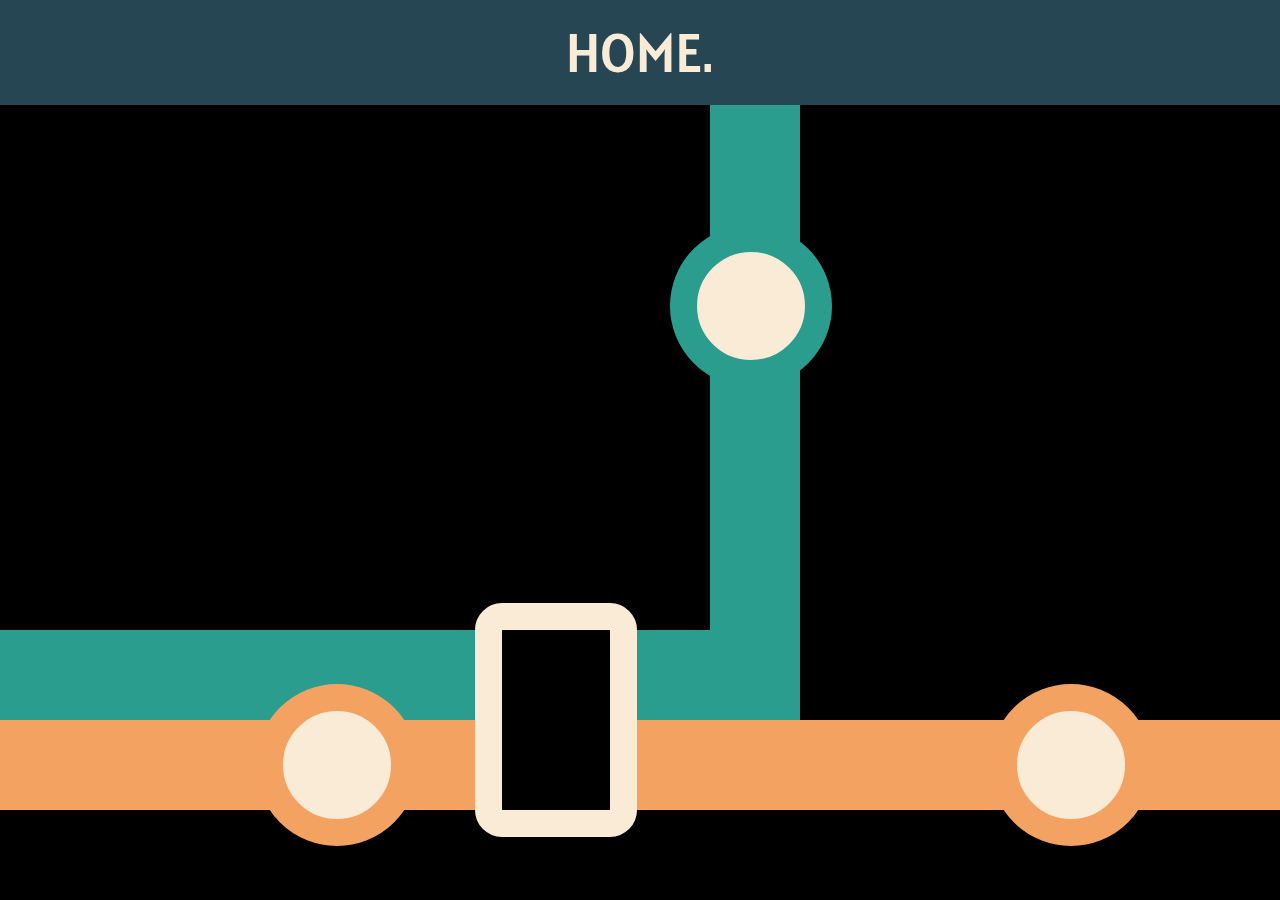
==== index.html @ d1f801dc "first commit" ====
<!DOCTYPE html>
<meta name = "viewport" content = "width = device-width, initial scale = 1.0">
    <link rel="stylesheet" href="style.css">
    <link rel="preconnect" href="https://fonts.googleapis.com">
    <link href="https://fonts.googleapis.com/css2?family=Alatsi&display=swap" rel="stylesheet">
<html>
<head>
    <section class="header">
        HOME.
    </section>
</head>

<div class = "background">
    <div class = "diagram1"></div>
    <div class = "diagram3"></div>
    <div class = "diagram4"></div>
</div>

<a href = "software.html" style = "text-decoration: none;">
    <div class = "stationCircle1">
        <div class = "link1">
            <h2>
            software
            </h2>
        </div>
    </div>
</a>
<a href = "contact.html" style = "text-decoration: none;">
    <div class = "stationCircle2">
        <div class = "link1">
            <h2>
            contact
            </h2>
        </div>
    </div>
</a>
<a href = "design.html" style = "text-decoration: none;">
    <div class = "stationRectangle">
        <div class = "link3">
            <h2>
            design
            </h2>
        </div>
    </div>
</a>
<a href="about.html" style="text-decoration:none;">
    <div class = "stationCircle3">
        <div class = "link2">
            <h2>
            about
            </h2>
        </div>
    </div>
</a>
</html>
---- style.css ----
* {
    margin: auto;
    font-family: 'Alatsi', sans-serif;
}
html {
    background: black;
}

.header {
    color: antiquewhite;
    font-size: 6vh;
    text-align: center;
    padding: 18px;
    margin: auto;
    background-color: #264653;
}

.diagram1 {
    position:absolute;
    width: 10vh;
    height: 70%;
    background: #2a9d8f;
    top: 5%;
    right: 37.5%;
    z-index: -1;
}
.diagram3 {
    position: absolute;
    width: 80%;
    height: 10%;
    background: #2a9d8f;
    top: 70%;
    right: 37.5%;
}
.diagram4 {
    position: absolute;
    width: 100%;
    height: 10%;
    background: #f4a261;
    top: 80%;
}

.stationCircle1 {
    background-color: antiquewhite;
    border: 3vh solid #f4a261;    
    height: 12vh;
    width: 12vh;
    border-radius: 50%;
    -moz-border-radius: 50%;
    -webkit-border-radius: 50%;
    position: absolute;
    transition: 0.3s;
    top: 76%;
    left: 20%;
}
.link1 {
    opacity: 0;
    color: antiquewhite;
    font-size: 3vh;
    text-align: left;
    margin-left: -15%;
    position: absolute;
    transition: 0.3s;
    text-decoration: none;
}
.stationCircle1:hover .link1 {
    transform: translateY(-170%);
    opacity: 1;
}
.stationCircle1:hover {
    scale: 1.5;
    cursor: pointer;
}
.stationCircle2 {
    background-color: antiquewhite;
    border: 3vh solid #f4a261;    
    height: 12vh;
    border-radius: 50%;
    -moz-border-radius: 50%;
    -webkit-border-radius: 50%;
    width: 12vh;
    position: absolute;
    transition: 0.3s;
    top: 76%;
    right: 10%;
}
.stationCircle2:hover .link1 {
    transform: translateY(-170%);
    opacity: 1;
}
.stationCircle2:hover {
    scale: 1.5;
    cursor: pointer;
}
.stationRectangle {
    width: 12vh;
    height: 20vh;
    border: 3vh solid antiquewhite;
    background-color: black;
    position: absolute;
    transition: 0.3s;
    -moz-border-radius: 3vh; 
    -webkit-border-radius: 3vh; 
    border-radius: 3vh;
    top: 67%;
    right: 71.5vh;
}
.link3 {
    opacity: 0;
    color: antiquewhite;
    font-size: 3vh;
    text-align: left;
    margin-left: -5%;
    position: absolute;
    transition: 0.3s;
    text-decoration: none;
}
.stationRectangle:hover .link3 {
    transform: translateY(-200%);
    opacity: 1;
    text-decoration: none;
}
.stationRectangle:hover {
    scale: 1.5;
    cursor: pointer;
}
.stationCircle3 {
    background-color: antiquewhite;
    border: 3vh solid #2a9d8f;  
    height: 12vh;
    width: 12vh;
    border-radius: 50%;
    -moz-border-radius: 50%;
    -webkit-border-radius: 50%;
    position: absolute;
    transition: 0.3s;
    top: 25%;
    right: 35%;
}
.link2 {
    opacity: 0;
    color: antiquewhite;
    font-size: 3vh;
    text-align: left;
    margin-top: 20%;
    position: absolute;
    transition: 0.3s;
    text-decoration: none;
}
.stationCircle3:hover .link2 {
    transform: translateX(-140%);
    opacity: 1;
    text-decoration: none;
}
.stationCircle3:hover {
    scale: 1.5;
    cursor: pointer;
}


/*ABOUTPAGE*/
.diagram1About {
    position:absolute;
    width: 8vh;
    height: 70%;
    background: #2a9d8f;
    transform: rotate(45deg);
    top: -15%;
    left: 7%;
    z-index: -1;
}
.stationCircleUnclickableAbout {
    background-color: antiquewhite;
    border: 20px solid #2a9d8f;  
    height: 70px;
    border-radius: 50%;
    -moz-border-radius: 50%;
    -webkit-border-radius: 50%;
    width: 70px;
    position: absolute;
    right: 87%;
    transition: 0.3s;

}
.linkABOUT {
    opacity: 0;
    color: antiquewhite;
    font-size: 28px;
    display: flex;
    align-items: center;
    justify-content: center;
    margin: auto;
    position: absolute;
    top: 10%;
    transition: 0.3s;
    text-decoration: none;
}
.stationCircleUnclickableAbout:hover .linkABOUT {
    transform: translateX(110%);
    opacity: 1;
    text-decoration: none;
}
.stationCircleUnclickableAbout:hover {
    scale: 1.5;
    cursor: pointer;
}
.about-us{
    width: 80%;
    margin: auto;
    padding-top: -20%;
    padding-bottom: 0%;
}
.row{
    margin-top: 1%;
    display: flex;
    justify-content:space-between;
}
.about-col{
    flex-basis: 48%;
    padding: -55% -10%;
}
.about-col img{
    width: 100%;
    margin-top: -1%;
}
.about-col h1{
    padding-top: 0;
    color: antiquewhite;
    font-size: 28px;
}
.about-col p{
    padding: 5% 0 5%;
    color: antiquewhite;
    font-size: 28px;
}
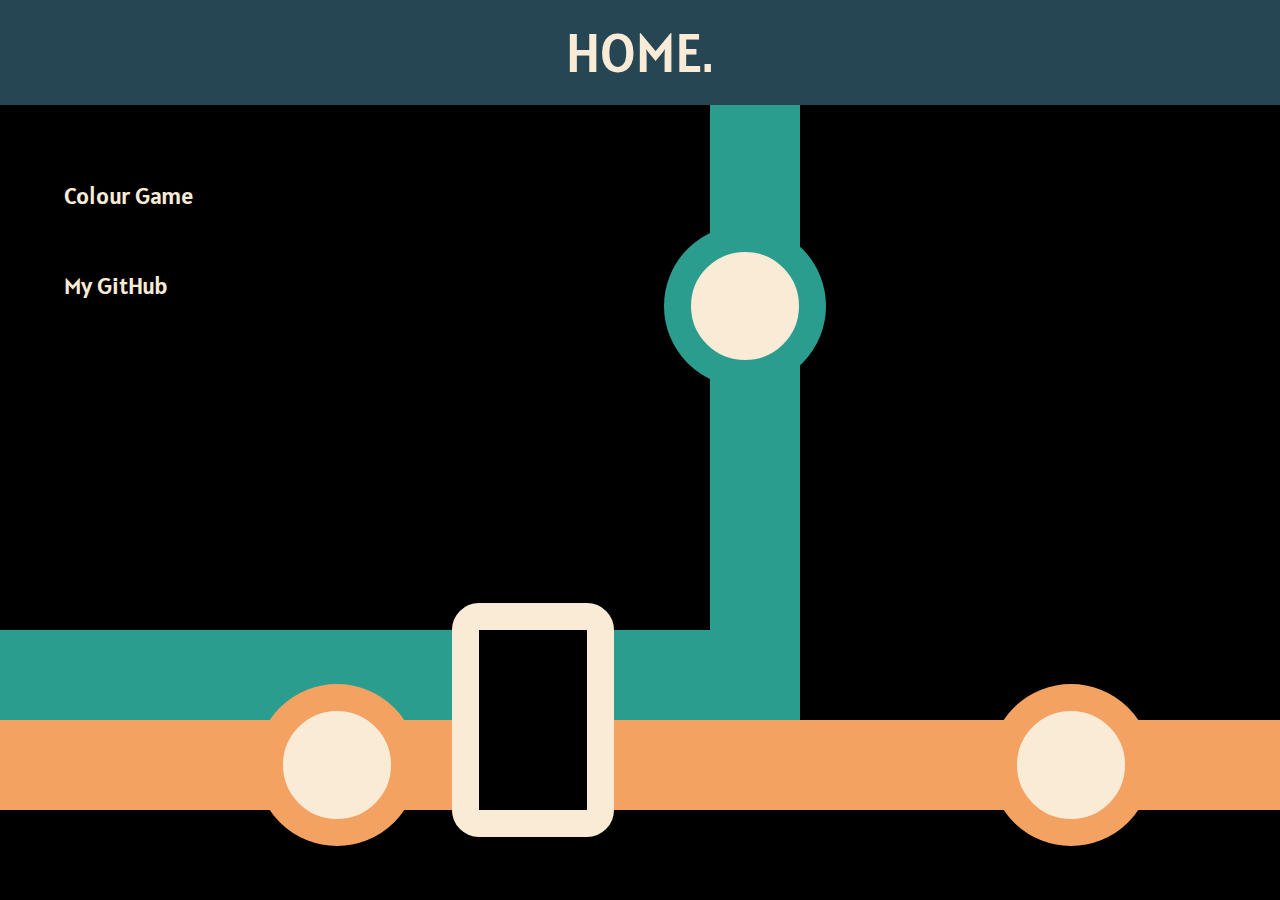
==== commit 44b36004: "put in game" ====
--- a/index.html
+++ b/index.html
@@ -15,6 +15,13 @@
     <div class = "diagram3"></div>
     <div class = "diagram4"></div>
 </div>
+
+<a href = "RGBGame.html" style = "z-index: 7; position: absolute; text-decoration: none; color: antiquewhite; font-size: x-large; left: 5%; top: 20%;">
+    Colour Game
+</a>
+<a href = "https://github.com/MonkeInABox" style = "z-index: 7; position: absolute; text-decoration: none; color: antiquewhite; font-size: x-large; left: 5%; top: 30%;">
+    My GitHub
+</a>
 
 <a href = "software.html" style = "text-decoration: none;">
     <div class = "stationCircle1">
--- a/style.css
+++ b/style.css
@@ -104,7 +104,7 @@
     -webkit-border-radius: 3vh; 
     border-radius: 3vh;
     top: 67%;
-    right: 71.5vh;
+    right: 74vh;
 }
 .link3 {
     opacity: 0;
@@ -136,7 +136,7 @@
     position: absolute;
     transition: 0.3s;
     top: 25%;
-    right: 35%;
+    right: 35.5%;
 }
 .link2 {
     opacity: 0;
@@ -179,7 +179,8 @@
     -webkit-border-radius: 50%;
     width: 70px;
     position: absolute;
-    right: 87%;
+    right: 90%;
+    top: 18%;
     transition: 0.3s;
 
 }
@@ -233,4 +234,106 @@
     padding: 5% 0 5%;
     color: antiquewhite;
     font-size: 28px;
+}
+
+
+
+
+
+
+/* CONTACT PAGE!!!!!!!!!!!!!!!!!!!!!!!!!!!! */
+.contact input,textarea,p {
+    outline: 0;
+    /*background: antiquewhite;*/
+    border-radius: 10px;
+    border-radius: 10px;
+}
+.contact {
+    width: 500px;
+    margin: 0 auto;
+    border-radius: 10px;
+}
+.contact .fields {
+    position: relative;
+    border-radius: 10px;
+    /*padding: 15px;*/
+}
+.contact input[type="text"], .contact input[type="email"] {
+    display: block;
+    margin-top: 15px;
+    padding: 15px;
+    border: 1px solid antiquewhite;
+    width: 100%;
+    border-radius: 10px;
+    background: antiquewhite;
+}
+.contact input[type="text"]:focus, .contact input[type="email"]:focus {
+    border: 1px solid antiquewhite;
+    border-radius: 10px;
+    background: antiquewhite;
+}
+.contact input[type="text"]::placeholder, 
+.contact input[type="email"]::placeholder, 
+.contact textarea::placeholder {
+    color: #2a9d8f;
+    background: antiquewhite;
+    border-radius: 10px;
+}
+.contact textarea {
+    resize: none;
+    margin-top: 15px;
+    padding: 15px;
+    border: 1px antiquewhite;
+    width: 100%;
+    height: 150px;
+    border-radius: 10px;
+}
+.contact textarea:focus {
+    border: 1px antiquewhite;
+    border-radius: 10px;
+}
+.contact input[type="submit"] {
+    display: block;
+    margin-top: 15px;
+    margin-left: 15px;
+    padding: 15px;
+    border: 0;
+    background-color: #2a9d8f;
+    font-weight: bold;
+    color: antiquewhite;
+    cursor: pointer;
+    width: 100%;
+    border-radius: 10px;
+}
+.contact input[type="submit"]:hover {
+    background-color: #4ba096;
+    border-radius: 10px;
+}
+.contact input[name="email"] {
+    position: relative;
+    display: block;
+    background: antiquewhite;
+    border-radius: 10px;
+}
+.contact label {
+    position: relative;
+    color: antiquewhite;
+    background: antiquewhite;
+    border-radius: 10px;
+}
+.contact label i {
+    position: absolute;
+    color: antiquewhite;
+    top: 31px;
+    left: 15px;
+    z-index: 10;
+    border-radius: 10px;
+}
+.contact label i ~ input {
+    padding-left: 45px !important;
+    border-radius: 10px;
+}
+.contact .responses {
+    padding: 15px;
+    margin: 0;
 }